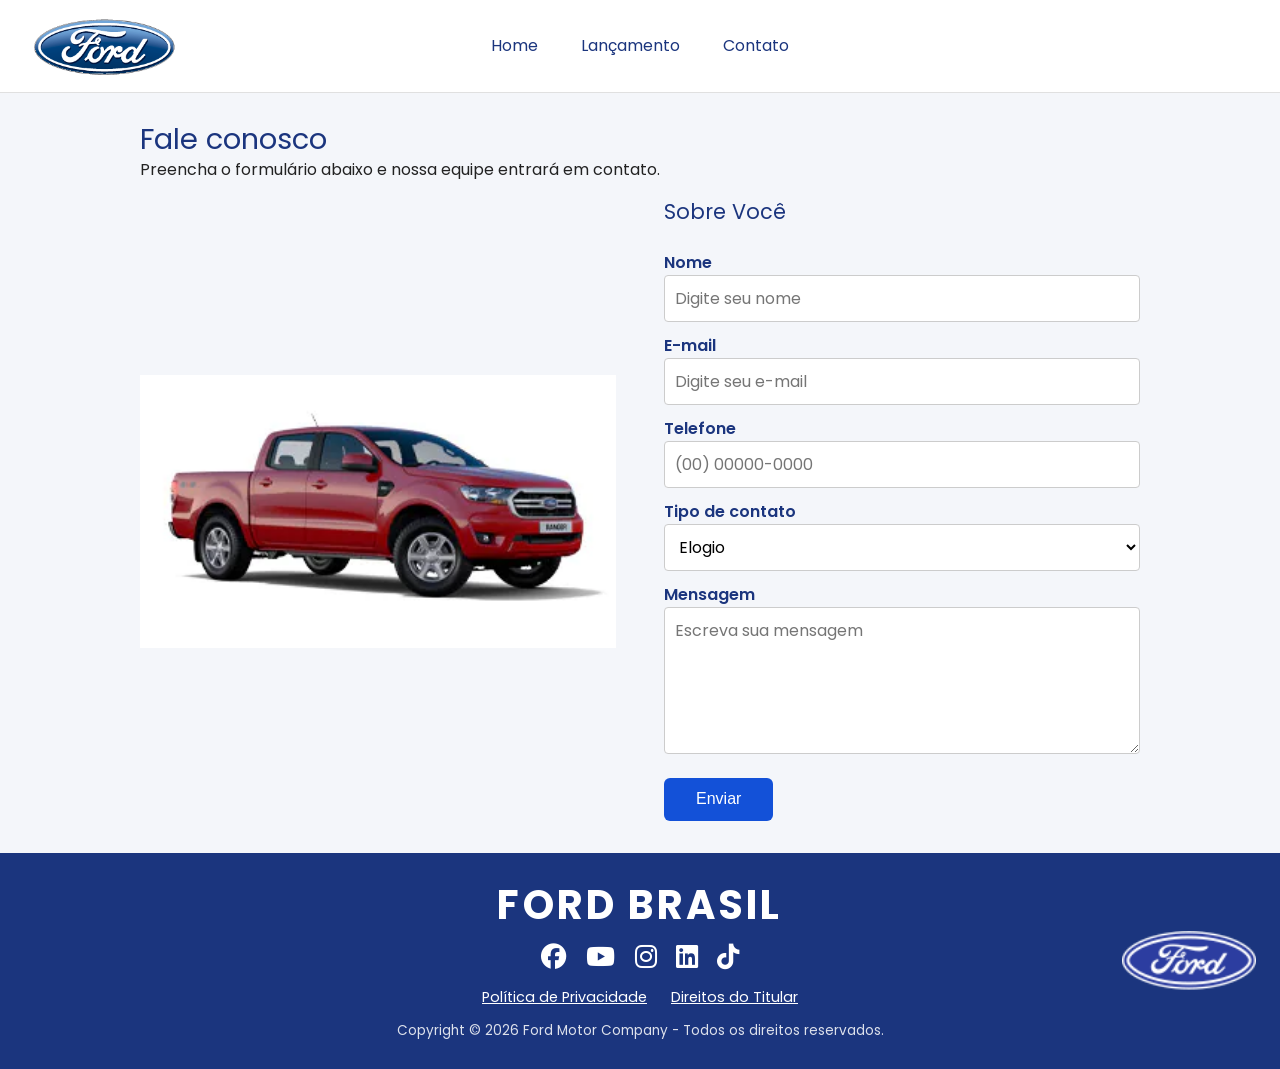
==== contato.html @ 7d3bed50 "checkpoint antes de ajustes finos na contato.html" ====
<!DOCTYPE html>
<html lang="pt-br">
<head>
  <meta charset="UTF-8">
  <meta name="viewport" content="width=device-width, initial-scale=1.0">
  <title>Ford Ranger - Contato</title>
  
  <link rel="stylesheet" href="anexo_desafio_htmlcss/css/reset.css">
  <link rel="stylesheet" href="style.css">
  <link rel="icon" href="anexo_desafio_htmlcss/img/ford-96.png">

  <link rel="preconnect" href="https://fonts.googleapis.com">
  <link href="https://fonts.googleapis.com/css2?family=Poppins:wght@400;600;700&display=swap" rel="stylesheet">

  <!-- Font Awesome via CDN, usado para os ícones de rede social no rodapé -->
  <link rel="stylesheet" href="https://cdnjs.cloudflare.com/ajax/libs/font-awesome/6.5.1/css/all.min.css">
</head>
<body>

  <header class="cabecalho">
    <img src="anexo_desafio_htmlcss/img/logo-ford-256.png" alt="Logomarca Ford" class="logo">
    <nav class="menu">
      <ul>
        <li><a href="index.html" class="link-menu">Home</a></li>
        <li><a href="lancamento.html" class="link-menu">Lançamento</a></li>
        <li><a href="contato.html" class="link-menu">Contato</a></li>
      </ul>
    </nav>
  </header>

  <main>
    <section class="secao-contato">
      <h1>Fale conosco</h1>
      <p>Preencha o formulário abaixo e nossa equipe entrará em contato.</p>

      <!-- layout em duas colunas: imagem do carro à esquerda, formulário à direita -->
      <div class="contato-colunas">
        <!-- imagem "flutuando", sem moldura/sombra/fundo ao redor.
             Não existe versão em PNG transparente do XLS em img/ (só o
             mesmo .jpg com fundo de estúdio usado no card da Lançamento),
             então o fundo da foto não sai só com CSS - removemos aqui
             apenas a borda/sombra/card ao redor, deixando o mais "solto"
             possível dentro do que dá pra fazer sem editar a imagem. -->
        <div class="contato-imagem-coluna">
          <img src="anexo_desafio_htmlcss/img/xls 2.2 diesel.jpg" alt="Ford Ranger XLS 2.2 Diesel 4X4 AT 2022" class="contato-imagem-carro">
        </div>

        <div class="contato-form-coluna">
          <h2>Sobre Você</h2>

          <form class="formulario-contato" onsubmit="return false">
            <label for="nome">Nome</label>
            <input type="text" id="nome" name="nome" placeholder="Digite seu nome" required>

            <label for="email">E-mail</label>
            <input type="email" id="email" name="email" placeholder="Digite seu e-mail" required>

            <label for="telefone">Telefone</label>
            <input type="tel" id="telefone" name="telefone" placeholder="(00) 00000-0000">

            <label for="tipo">Tipo de contato</label>
            <select id="tipo" name="tipo">
              <option value="elogio">Elogio</option>
              <option value="reclamacao">Reclamação</option>
              <option value="solicitacao">Solicitação</option>
            </select>

            <label for="mensagem">Mensagem</label>
            <textarea id="mensagem" name="mensagem" rows="5" placeholder="Escreva sua mensagem"></textarea>

            <button type="submit" class="btn-enviar">Enviar</button>
          </form>
        </div>
      </div>
    </section>
  </main>

  <footer class="rodape">
    <!-- wordmark grande em texto (não é imagem), estilo inspirado no rodapé da Starbucks -->
    <p class="rodape-wordmark">FORD BRASIL</p>

    <!-- linha com os 5 ícones de redes sociais -->
    <ul class="redes-sociais">
      <li><a href="https://www.facebook.com/FordBrasil/?locale=pt_BR" target="_blank" rel="noopener noreferrer" class="link-social" aria-label="Facebook">
        <i class="fa-brands fa-facebook"></i>
      </a></li>
      <li><a href="https://www.youtube.com/fordbrasil" target="_blank" rel="noopener noreferrer" class="link-social" aria-label="YouTube">
        <i class="fa-brands fa-youtube"></i>
      </a></li>
      <li><a href="https://www.instagram.com/fordbrasil/" target="_blank" rel="noopener noreferrer" class="link-social" aria-label="Instagram">
        <i class="fa-brands fa-instagram"></i>
      </a></li>
      <li><a href="https://www.linkedin.com/company/ford-brasil/" target="_blank" rel="noopener noreferrer" class="link-social" aria-label="LinkedIn">
        <i class="fa-brands fa-linkedin"></i>
      </a></li>
      <li><a href="https://www.tiktok.com/@fordbrasil" target="_blank" rel="noopener noreferrer" class="link-social" aria-label="TikTok">
        <i class="fa-brands fa-tiktok"></i>
      </a></li>
    </ul>

    <!-- links de política, lado a lado -->
    <div class="rodape-links">
      <a href="#" class="link-rodape">Política de Privacidade</a>
      <a href="#" class="link-rodape">Direitos do Titular</a>
    </div>

    <p class="rodape-copyright">Copyright &copy; 2026 Ford Motor Company - Todos os direitos reservados.</p>

    <!-- logo isolada no canto inferior direito, separada do bloco centralizado -->
    <div class="rodape-logo-canto">
      <img src="anexo_desafio_htmlcss/img/ford-96.png" alt="Logomarca Ford" class="logo-rodape">
    </div>
  </footer>

</body>
</html>
---- style.css ----
/* ===============================
   ESTILOS GERAIS DO SITE FORD
   Cores do projeto:
   azul escuro: #1b357e
   azul vibrante: #1351d8
   =============================== */

/* html e body ocupando 100% da altura, necessário para o rodapé fixo */
html, body {
  height: 100%;
}

body {
  font-family: 'Poppins', sans-serif;
  font-size: 1rem;
  color: #222;
  /* fundo geral bem sutil (cinza-azulado), só pra dar unidade visual com o
     azul do header/footer - o header continua branco puro, isso não mexe nele */
  background-color: #F4F6FA;
  /* flexbox em coluna: header, main e footer empilhados.
     Isso é o que garante o rodapé sempre na base da página. */
  display: flex;
  flex-direction: column;
  min-height: 100vh;
}

/* o main cresce para ocupar o espaço livre, empurrando o footer para baixo */
main {
  flex: 1;
}

a {
  text-decoration: none;
  color: inherit;
}

ul {
  list-style: none;
}

/* ===============================
   CABEÇALHO E MENU
   =============================== */

.cabecalho {
  /* fundo branco: a logo da Ford tem fundo branco embutido, então um
     cabeçalho branco evita o "quadrado" ao redor dela */
  background-color: #fff;
  padding: 1rem 2rem;
  /* grid de 3 colunas: logo fica na 1ª coluna e o menu, na coluna do meio,
     fica centralizado na faixa toda do cabeçalho (não só no espaço livre) */
  display: grid;
  grid-template-columns: 1fr auto 1fr;
  align-items: center;
  border-bottom: 1px solid #e0e0e0; /* px, linha fina para separar do resto da página */
}

.logo {
  height: 60px; /* px para um detalhe fixo pequeno */
  justify-self: start;
}

.menu {
  justify-self: center;
}

.menu ul {
  display: flex;
  gap: 1.5rem;
  flex-wrap: wrap;
}

.link-menu {
  /* fundo do header agora é branco, então o texto do menu precisa ser azul */
  color: #1b357e;
  font-size: 1rem;
  padding: 0.3rem 0.6rem;
  border-radius: 4px;
  display: inline-block; /* necessário para o transform: scale funcionar direito */
  transition: background-color 0.3s ease, color 0.3s ease, transform 0.25s ease;
}

/* pseudoclasse hover no menu: mesmo efeito de zoom leve usado na imagem do hero */
.link-menu:hover {
  background-color: #1351d8;
  color: #fff;
  transform: scale(1.05);
}

/* pseudoclasse focus, importante para acessibilidade no teclado */
.link-menu:focus {
  outline: 2px solid #1351d8;
}

/* ===============================
   PÁGINA HOME
   =============================== */

.destaque {
  min-height: 70vh; /* seção de destaque preenchendo boa parte da tela */
  display: flex;
  align-items: center;
  justify-content: center;
  padding: 2rem;
  text-align: center;
}

/* container que segura imagem e texto juntos, com a mesma largura,
   pra imagem e texto crescerem/ficarem centralizados sempre em conjunto */
.destaque-conteudo {
  width: 85%; /* imagem bem grande, ocupando boa parte da página */
  max-width: 1400px;
  display: flex;
  flex-direction: column;
  align-items: center;
  gap: 1.5rem;
}

/* agora a imagem fica dentro de um <a>, então essa classe controla o link
   inteiro: tira sublinhado/contorno padrão e deixa um foco visível e discreto */
.link-imagem-produto {
  display: inline-block; /* necessário pra o transform: scale funcionar direito */
  outline: none;
  border: none;
  text-decoration: none;
}

/* contorno de foco customizado, só aparece navegando pelo teclado (Tab) */
.link-imagem-produto:focus {
  outline: 2px solid #1351d8;
  outline-offset: 4px;
}

.imagem-produto {
  /* ocupa 100% do container .destaque-conteudo, que é quem controla a largura */
  width: 100%;
  /* altura automática: a imagem escala mantendo a proporção original do
     arquivo, sem esticar nem cortar */
  height: auto;
  border-radius: 8px;
  display: block;
  outline: none;
  border: none;
  transition: transform 0.25s ease;
}

/* pseudoclasse hover no link da imagem: mesmo efeito de zoom do menu */
.link-imagem-produto:hover .imagem-produto {
  transform: scale(1.05);
}

.texto-destaque {
  font-size: 0.95rem;
  max-width: 450px;
}

.link-aqui {
  color: #1351d8;
  font-weight: 600;
  text-decoration: underline;
  transition: color 0.3s ease;
}

/* pseudoclasse hover no link "aqui" */
.link-aqui:hover {
  color: #1b357e;
}

/* ===============================
   PÁGINA LANÇAMENTO
   =============================== */

.secao-video {
  padding: 2rem;
  text-align: center;
}

.secao-video h1 {
  color: #1b357e;
  font-size: 1.8rem;
  margin-bottom: 1rem;
}

.secao-video p {
  max-width: 700px;
  margin: 1.5rem auto 0 auto;
  line-height: 1.6;
}

.video-wrapper {
  max-width: 800px;
  margin: 0 auto;
  /* mantém a proporção 16:9 do vídeo em qualquer largura de tela,
     evitando as barras pretas que apareciam com altura fixa em vh */
  aspect-ratio: 16 / 9;
}

.video-wrapper iframe {
  width: 100%;
  height: 100%;
  border: 0;
  border-radius: 8px;
}

.comparacao {
  padding: 2rem;
  text-align: center;
}

.comparacao h2 {
  color: #1b357e;
  font-size: 1.6rem;
  margin-bottom: 1.5rem;
}

/* linha dos 3 cards: gap generoso para não deixar os cards grudados */
.cards-carros {
  display: flex;
  flex-wrap: wrap;
  justify-content: center;
  gap: 2.5rem;
}

/* cada card é um bloco independente: borda + fundo levemente diferente
   do resto da página, pra ficar bem separado dos outros dois */
.card-carro {
  background-color: #f2f4fa;
  border: 1px solid #ccd6f0; /* px, borda fina de separação */
  border-radius: 8px;
  padding: 1.2rem;
  width: 260px;
  display: flex;
  flex-direction: column;
  align-items: center;
  gap: 1rem;
}

.card-imagem {
  width: 100%;
  max-width: 180px; /* imagem compacta dentro do card */
  height: auto;
  border-radius: 6px;
  object-fit: cover;
}

/* linha com o checkbox à esquerda e o texto (título + preço) à direita */
.card-linha {
  display: flex;
  align-items: flex-start;
  gap: 0.7rem;
  width: 100%;
}

/* accent-color deixa o checkbox marcado bem visível, na cor do projeto,
   em vez do estilo padrão (geralmente cinza/preto fraco) do navegador */
.card-checkbox {
  accent-color: #1351d8;
  width: 22px; /* px, caixinha grande o bastante pra cada carro ficar bem distinto */
  height: 22px;
  margin-top: 0.2rem;
  flex-shrink: 0;
  cursor: pointer;
}

.card-texto {
  display: flex;
  flex-direction: column;
  gap: 0.2rem;
  text-align: left;
  cursor: pointer;
}

.card-titulo {
  font-weight: 600;
  color: #1b357e;
  font-size: 0.95rem;
}

.card-preco {
  font-size: 0.9rem;
  color: #333;
}

.btn-comparar {
  margin-top: 1.5rem;
  padding: 0.8rem 2rem;
  font-size: 1rem;
  background-color: #1351d8;
  color: #fff;
  border: none;
  border-radius: 6px;
  cursor: pointer;
  transition: background-color 0.3s ease, transform 0.3s ease;
}

.btn-comparar:hover {
  background-color: #1b357e;
  transform: scale(1.05);
}

/* ===============================
   PÁGINA CONTATO
   =============================== */

.secao-contato {
  padding: 2rem;
  max-width: 1000px;
  margin: 0 auto;
}

.secao-contato h1 {
  color: #1b357e;
  font-size: 1.8rem;
  margin-bottom: 0.5rem;
}

.secao-contato > p {
  margin-bottom: 1.5rem;
}

/* duas colunas: imagem do carro à esquerda, formulário à direita */
.contato-colunas {
  display: flex;
  gap: 3rem;
  align-items: center;
}

.contato-imagem-coluna {
  flex: 1;
}

/* imagem "flutuando": sem borda, sem sombra, sem fundo/card ao redor */
.contato-imagem-carro {
  width: 100%;
  display: block;
}

.contato-form-coluna {
  flex: 1;
}

/* heading "Sobre Você": menor que o h1 da página, maior que os labels */
.contato-form-coluna h2 {
  color: #1b357e;
  font-size: 1.3rem;
  margin-bottom: 1rem;
}

.formulario-contato {
  display: flex;
  flex-direction: column;
}

.formulario-contato label {
  margin-top: 1rem;
  margin-bottom: 0.3rem;
  font-weight: 600;
  color: #1b357e;
}

.formulario-contato input,
.formulario-contato select,
.formulario-contato textarea {
  padding: 0.6rem;
  border: 1px solid #ccc;
  border-radius: 4px;
  font-family: inherit;
  font-size: 1rem;
  background-color: #fff;
}

/* pseudoclasse focus nos campos do formulário */
.formulario-contato input:focus,
.formulario-contato select:focus,
.formulario-contato textarea:focus {
  outline: none;
  border-color: #1351d8;
}

.btn-enviar {
  margin-top: 1.5rem;
  padding: 0.8rem 2rem;
  font-size: 1rem;
  background-color: #1351d8;
  color: #fff;
  border: none;
  border-radius: 6px;
  cursor: pointer;
  align-self: flex-start;
  /* transição suave de tamanho e cor no hover */
  transition: background-color 0.3s ease, transform 0.3s ease;
}

.btn-enviar:hover {
  background-color: #1b357e;
  transform: scale(1.1);
}

/* ===============================
   RODAPÉ
   =============================== */

.rodape {
  /* position: relative é o que permite a logo do canto (position: absolute)
     se posicionar em relação ao rodapé, e não à página inteira */
  position: relative;
  background-color: #1b357e;
  color: #fff;
  /* padding simétrico e enxuto: um padding-bottom exagerado deixava o
     rodapé mais alto do que precisava, empurrando a logo do canto pra
     baixo da área visível da tela (exigindo rolagem extra pra vê-la) */
  padding: 2rem;
  /* bloco centralizado: wordmark / ícones / links / copyright, um embaixo do outro */
  display: flex;
  flex-direction: column;
  align-items: center;
  gap: 1.2rem;
  text-align: center;
}

/* wordmark "FORD BRASIL" grande, estilo Starbucks, no lugar da logo em imagem */
.rodape-wordmark {
  font-size: 2.5rem;
  font-weight: 700;
  text-transform: uppercase;
  letter-spacing: 0.2rem;
}

.redes-sociais {
  display: flex;
  gap: 1.2rem;
  justify-content: center;
}

/* ícones do Font Awesome: cor branca para contrastar com o fundo azul */
.link-social {
  color: #fff;
  font-size: 1.6rem;
  transition: transform 0.3s ease, color 0.3s ease;
}

/* pseudoclasse hover nos ícones de rede social */
.link-social:hover {
  transform: scale(1.15);
  color: #cfe0ff;
}

/* linha com os dois links de política, lado a lado e sublinhados */
.rodape-links {
  display: flex;
  gap: 1.5rem;
  flex-wrap: wrap;
  justify-content: center;
}

.link-rodape {
  color: #fff;
  text-decoration: underline;
  font-size: 0.9rem;
  transition: color 0.3s ease;
}

.link-rodape:hover {
  color: #cfe0ff;
}

.rodape-copyright {
  font-size: 0.85rem;
  opacity: 0.85;
}

/* logo isolada no canto direito, fora do bloco centralizado.
   Sem badge/círculo branco: a imagem ford-96.png já tem fundo transparente
   de verdade (conferido pixel a pixel), então não precisa de nenhum
   disfarce ao redor dela.
   top: 50% + translateY(-50%) centraliza a logo verticalmente em relação
   à altura do rodapé de forma automática, sem precisar ajustar bottom
   toda vez que o conteúdo do rodapé muda de altura. */
.rodape-logo-canto {
  position: absolute;
  right: 1.5rem;
  top: 50%;
  transform: translateY(-50%);
}

.logo-rodape {
  /* mesmo tamanho (altura) usado na logo do header, pra ficar consistente */
  height: 60px;
  width: auto;
  display: block;
}

/* ===============================
   RESPONSIVIDADE - TELAS MENORES (celular)
   =============================== */

@media (max-width: 600px) {
  .cabecalho {
    /* em telas pequenas, empilha logo e menu em vez de usar as 3 colunas */
    grid-template-columns: 1fr;
    justify-items: center;
    gap: 1rem;
  }

  .logo,
  .menu {
    justify-self: center;
  }

  .destaque-conteudo {
    /* em telas pequenas, a imagem ocupa quase toda a largura disponível */
    width: 92%;
  }

  .rodape-wordmark {
    font-size: 1.8rem;
  }

  /* em telas pequenas, a logo do canto sai do position:absolute e entra
     na fila do bloco centralizado, pra não sobrepor o texto do rodapé */
  .rodape-logo-canto {
    position: static;
    margin-top: 0.5rem;
  }

  .cards-carros {
    gap: 1.5rem;
  }

  .card-carro {
    width: 92%;
    max-width: 320px;
  }

  /* em telas pequenas, as duas colunas do Contato empilham: imagem em cima, formulário embaixo */
  .contato-colunas {
    flex-direction: column;
    gap: 1.5rem;
  }
}
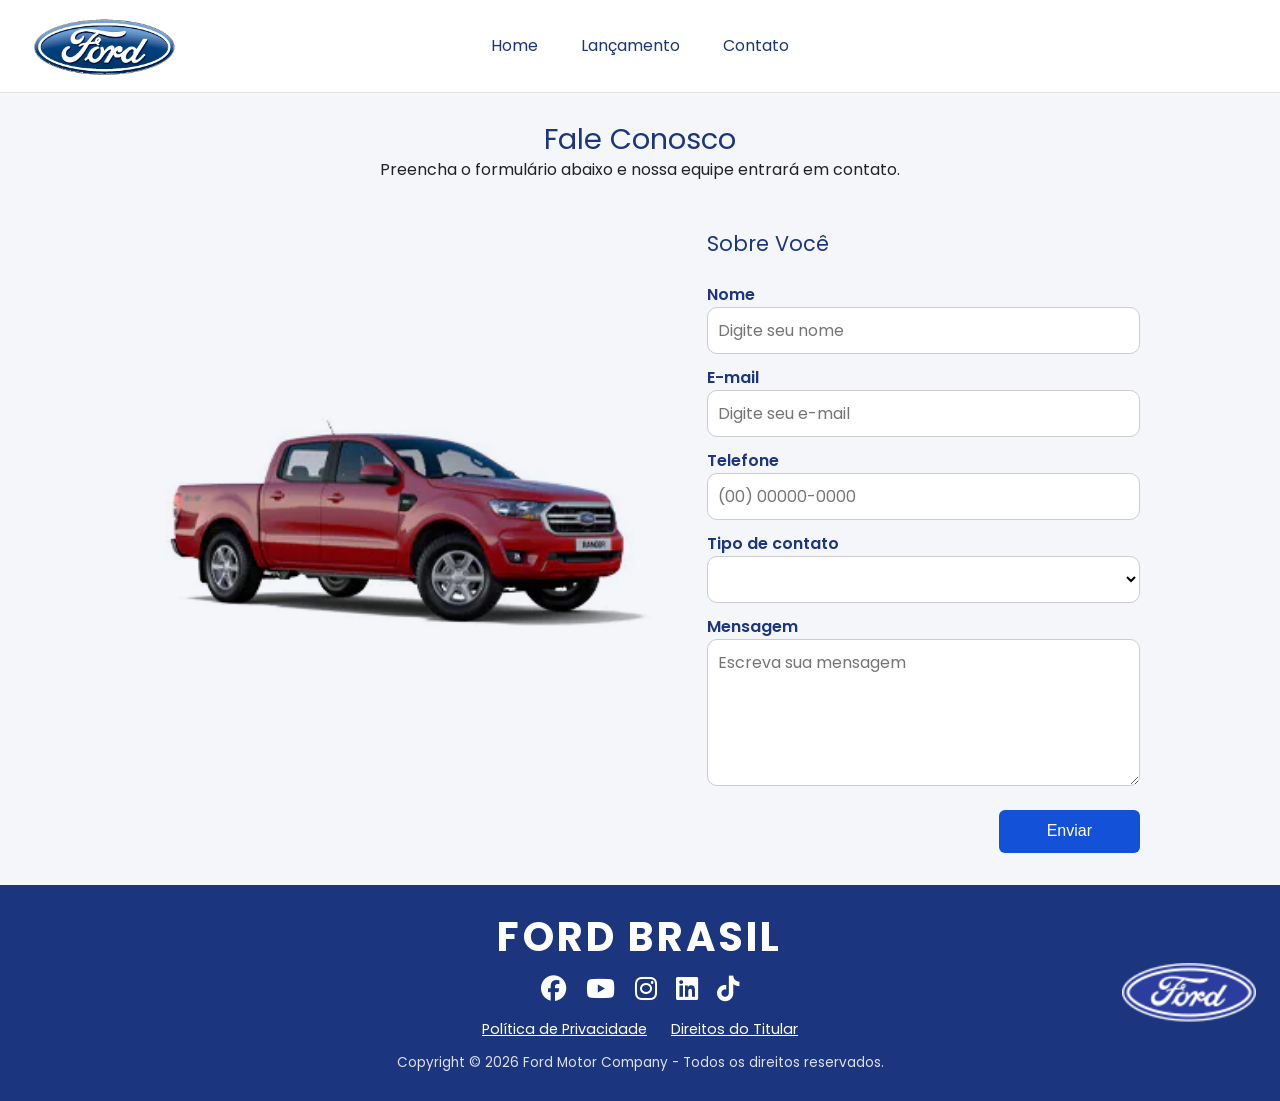
==== commit e9534c5b: "checkpoint antes de corrigir fundo dos 3 carros na lancamento.html" ====
--- a/contato.html
+++ b/contato.html
@@ -30,7 +30,7 @@
 
   <main>
     <section class="secao-contato">
-      <h1>Fale conosco</h1>
+      <h1>Fale Conosco</h1>
       <p>Preencha o formulário abaixo e nossa equipe entrará em contato.</p>
 
       <!-- layout em duas colunas: imagem do carro à esquerda, formulário à direita -->
@@ -59,7 +59,10 @@
             <input type="tel" id="telefone" name="telefone" placeholder="(00) 00000-0000">
 
             <label for="tipo">Tipo de contato</label>
-            <select id="tipo" name="tipo">
+            <select id="tipo" name="tipo" required>
+              <!-- opção em branco: fica selecionada por padrão e some da lista
+                   de opções (hidden), então o campo começa vazio -->
+              <option value="" disabled selected hidden></option>
               <option value="elogio">Elogio</option>
               <option value="reclamacao">Reclamação</option>
               <option value="solicitacao">Solicitação</option>
--- a/style.css
+++ b/style.css
@@ -312,10 +312,13 @@
   color: #1b357e;
   font-size: 1.8rem;
   margin-bottom: 0.5rem;
+  /* título ocupa a largura inteira da seção, centralizado, acima das duas colunas */
+  text-align: center;
 }
 
 .secao-contato > p {
   margin-bottom: 1.5rem;
+  text-align: center;
 }
 
 /* duas colunas: imagem do carro à esquerda, formulário à direita */
@@ -326,17 +329,23 @@
 }
 
 .contato-imagem-coluna {
-  flex: 1;
-}
-
-/* imagem "flutuando": sem borda, sem sombra, sem fundo/card ao redor */
+  /* um pouco maior que a coluna do formulário, pra ficar mais proporcional */
+  flex: 1.2;
+}
+
+/* imagem "flutuando": sem borda, sem sombra, sem fundo/card ao redor.
+   mix-blend-mode: multiply "apaga" o fundo branco/claro da foto contra o
+   fundo #F4F6FA da página, igual à técnica usada na logo do rodapé */
 .contato-imagem-carro {
   width: 100%;
   display: block;
+  mix-blend-mode: multiply;
 }
 
 .contato-form-coluna {
   flex: 1;
+  /* espaço acima do bloco do formulário, pra não ficar colado no topo da seção */
+  margin-top: 2rem;
 }
 
 /* heading "Sobre Você": menor que o h1 da página, maior que os labels */
@@ -363,7 +372,7 @@
 .formulario-contato textarea {
   padding: 0.6rem;
   border: 1px solid #ccc;
-  border-radius: 4px;
+  border-radius: 10px; /* mais arredondado, visual mais suave */
   font-family: inherit;
   font-size: 1rem;
   background-color: #fff;
@@ -379,14 +388,14 @@
 
 .btn-enviar {
   margin-top: 1.5rem;
-  padding: 0.8rem 2rem;
+  padding: 0.8rem 3rem;
   font-size: 1rem;
   background-color: #1351d8;
   color: #fff;
   border: none;
   border-radius: 6px;
   cursor: pointer;
-  align-self: flex-start;
+  align-self: flex-end;
   /* transição suave de tamanho e cor no hover */
   transition: background-color 0.3s ease, transform 0.3s ease;
 }
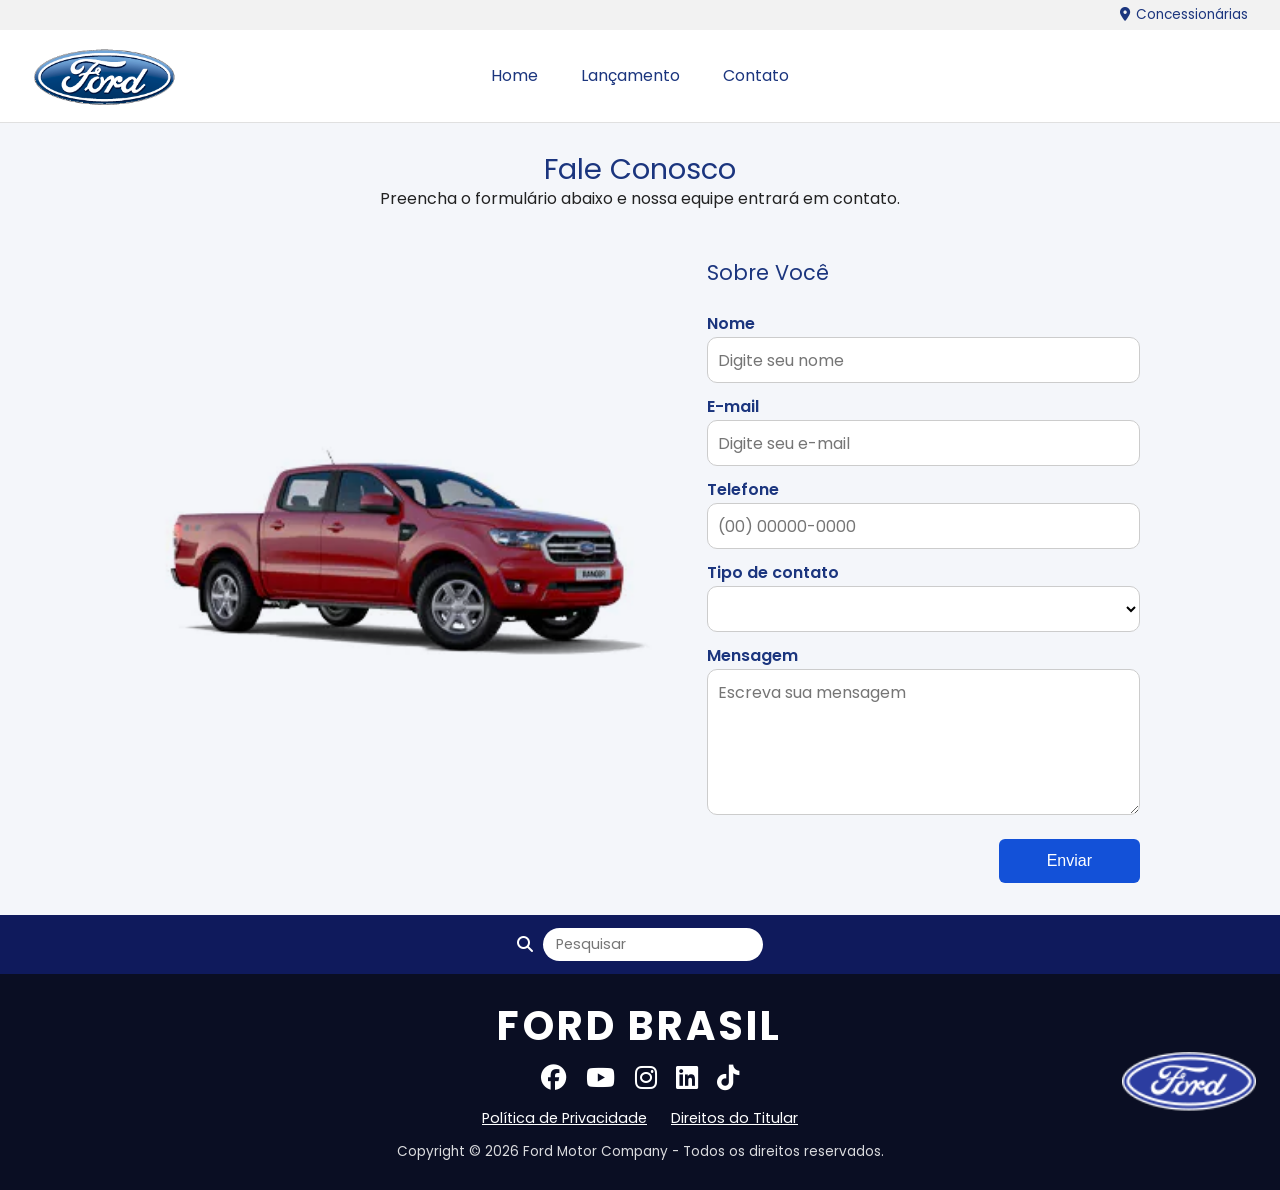
==== commit 1c81f617: "checkpoint antes de aplicar layout boxed no header e footer" ====
--- a/contato.html
+++ b/contato.html
@@ -16,6 +16,13 @@
   <link rel="stylesheet" href="https://cdnjs.cloudflare.com/ajax/libs/font-awesome/6.5.1/css/all.min.css">
 </head>
 <body>
+
+  <!-- Faixa cinza fina acima do header, só decorativa (inspirada no site oficial da Ford) -->
+  <div class="faixa-superior">
+    <a href="#" class="link-concessionarias">
+      <i class="fa-solid fa-location-dot"></i> Concessionárias
+    </a>
+  </div>
 
   <header class="cabecalho">
     <img src="anexo_desafio_htmlcss/img/logo-ford-256.png" alt="Logomarca Ford" class="logo">
@@ -78,40 +85,48 @@
     </section>
   </main>
 
-  <footer class="rodape">
-    <!-- wordmark grande em texto (não é imagem), estilo inspirado no rodapé da Starbucks -->
-    <p class="rodape-wordmark">FORD BRASIL</p>
-
-    <!-- linha com os 5 ícones de redes sociais -->
-    <ul class="redes-sociais">
-      <li><a href="https://www.facebook.com/FordBrasil/?locale=pt_BR" target="_blank" rel="noopener noreferrer" class="link-social" aria-label="Facebook">
-        <i class="fa-brands fa-facebook"></i>
-      </a></li>
-      <li><a href="https://www.youtube.com/fordbrasil" target="_blank" rel="noopener noreferrer" class="link-social" aria-label="YouTube">
-        <i class="fa-brands fa-youtube"></i>
-      </a></li>
-      <li><a href="https://www.instagram.com/fordbrasil/" target="_blank" rel="noopener noreferrer" class="link-social" aria-label="Instagram">
-        <i class="fa-brands fa-instagram"></i>
-      </a></li>
-      <li><a href="https://www.linkedin.com/company/ford-brasil/" target="_blank" rel="noopener noreferrer" class="link-social" aria-label="LinkedIn">
-        <i class="fa-brands fa-linkedin"></i>
-      </a></li>
-      <li><a href="https://www.tiktok.com/@fordbrasil" target="_blank" rel="noopener noreferrer" class="link-social" aria-label="TikTok">
-        <i class="fa-brands fa-tiktok"></i>
-      </a></li>
-    </ul>
-
-    <!-- links de política, lado a lado -->
-    <div class="rodape-links">
-      <a href="#" class="link-rodape">Política de Privacidade</a>
-      <a href="#" class="link-rodape">Direitos do Titular</a>
+  <footer class="rodape-container">
+    <!-- Bloco novo, decorativo, no topo do rodapé -->
+    <div class="rodape-busca">
+      <i class="fa-solid fa-magnifying-glass"></i>
+      <input type="search" class="input-busca-rodape" placeholder="Pesquisar">
     </div>
 
-    <p class="rodape-copyright">Copyright &copy; 2026 Ford Motor Company - Todos os direitos reservados.</p>
+    <div class="rodape">
+      <!-- wordmark grande em texto (não é imagem), estilo inspirado no rodapé da Starbucks -->
+      <p class="rodape-wordmark">FORD BRASIL</p>
 
-    <!-- logo isolada no canto inferior direito, separada do bloco centralizado -->
-    <div class="rodape-logo-canto">
-      <img src="anexo_desafio_htmlcss/img/ford-96.png" alt="Logomarca Ford" class="logo-rodape">
+      <!-- linha com os 5 ícones de redes sociais -->
+      <ul class="redes-sociais">
+        <li><a href="https://www.facebook.com/FordBrasil/?locale=pt_BR" target="_blank" rel="noopener noreferrer" class="link-social" aria-label="Facebook">
+          <i class="fa-brands fa-facebook"></i>
+        </a></li>
+        <li><a href="https://www.youtube.com/fordbrasil" target="_blank" rel="noopener noreferrer" class="link-social" aria-label="YouTube">
+          <i class="fa-brands fa-youtube"></i>
+        </a></li>
+        <li><a href="https://www.instagram.com/fordbrasil/" target="_blank" rel="noopener noreferrer" class="link-social" aria-label="Instagram">
+          <i class="fa-brands fa-instagram"></i>
+        </a></li>
+        <li><a href="https://www.linkedin.com/company/ford-brasil/" target="_blank" rel="noopener noreferrer" class="link-social" aria-label="LinkedIn">
+          <i class="fa-brands fa-linkedin"></i>
+        </a></li>
+        <li><a href="https://www.tiktok.com/@fordbrasil" target="_blank" rel="noopener noreferrer" class="link-social" aria-label="TikTok">
+          <i class="fa-brands fa-tiktok"></i>
+        </a></li>
+      </ul>
+
+      <!-- links de política, lado a lado -->
+      <div class="rodape-links">
+        <a href="#" class="link-rodape">Política de Privacidade</a>
+        <a href="#" class="link-rodape">Direitos do Titular</a>
+      </div>
+
+      <p class="rodape-copyright">Copyright &copy; 2026 Ford Motor Company - Todos os direitos reservados.</p>
+
+      <!-- logo isolada no canto inferior direito, separada do bloco centralizado -->
+      <div class="rodape-logo-canto">
+        <img src="anexo_desafio_htmlcss/img/ford-96.png" alt="Logomarca Ford" class="logo-rodape">
+      </div>
     </div>
   </footer>
 
--- a/style.css
+++ b/style.css
@@ -36,6 +36,30 @@
 
 ul {
   list-style: none;
+}
+
+/* ===============================
+   FAIXA CINZA ACIMA DO CABEÇALHO
+   =============================== */
+
+.faixa-superior {
+  background-color: #f2f2f2;
+  padding: 0.5rem 2rem;
+  display: flex;
+  justify-content: flex-end;
+}
+
+.link-concessionarias {
+  color: #1b357e;
+  font-size: 0.85rem;
+  display: inline-flex;
+  align-items: center;
+  gap: 0.4rem;
+  transition: color 0.3s ease;
+}
+
+.link-concessionarias:hover {
+  color: #1351d8;
 }
 
 /* ===============================
@@ -241,6 +265,9 @@
   height: auto;
   border-radius: 6px;
   object-fit: cover;
+  /* mesma técnica usada na imagem da Contato: "apaga" o fundo branco de
+     estúdio das 3 fotos contra o fundo do próprio card (#f2f4fa) */
+  mix-blend-mode: multiply;
 }
 
 /* linha com o checkbox à esquerda e o texto (título + preço) à direita */
@@ -409,11 +436,33 @@
    RODAPÉ
    =============================== */
 
+/* faixa nova de busca, decorativa, no topo do rodapé */
+.rodape-busca {
+  background-color: #0f1a5c;
+  padding: 0.8rem 2rem;
+  display: flex;
+  justify-content: center;
+  align-items: center;
+  gap: 0.6rem;
+  color: #fff;
+}
+
+.input-busca-rodape {
+  padding: 0.4rem 0.8rem;
+  border: none;
+  border-radius: 20px;
+  font-family: inherit;
+  font-size: 0.9rem;
+  width: 220px;
+  max-width: 60vw;
+}
+
 .rodape {
   /* position: relative é o que permite a logo do canto (position: absolute)
      se posicionar em relação ao rodapé, e não à página inteira */
   position: relative;
-  background-color: #1b357e;
+  /* azul quase preto, mais escuro que o bloco de busca acima */
+  background-color: #0a0e23;
   color: #fff;
   /* padding simétrico e enxuto: um padding-bottom exagerado deixava o
      rodapé mais alto do que precisava, empurrando a logo do canto pra
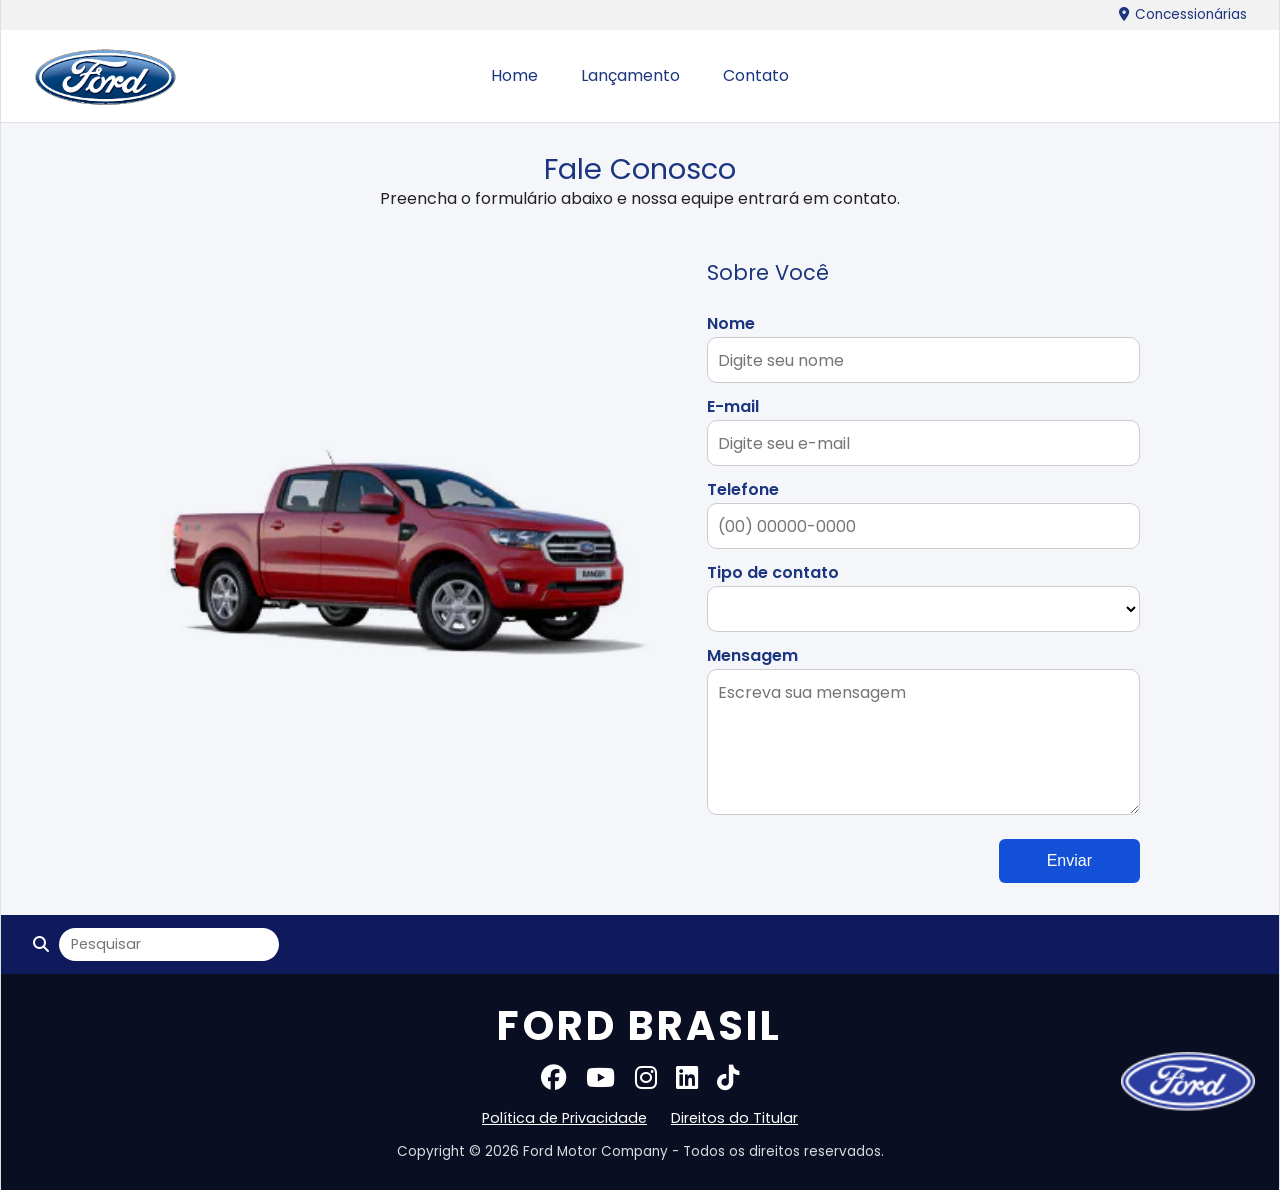
==== commit c6d0c794: "checkpoint antes de reestruturar responsividade em 3 faixas" ====
--- a/contato.html
+++ b/contato.html
@@ -16,6 +16,10 @@
   <link rel="stylesheet" href="https://cdnjs.cloudflare.com/ajax/libs/font-awesome/6.5.1/css/all.min.css">
 </head>
 <body>
+
+  <!-- Envolve a página inteira: dá a largura máxima boxed e a borda lateral
+       fina que liga o topo (faixa cinza) até a base (footer) -->
+  <div class="pagina-wrapper">
 
   <!-- Faixa cinza fina acima do header, só decorativa (inspirada no site oficial da Ford) -->
   <div class="faixa-superior">
@@ -85,14 +89,14 @@
     </section>
   </main>
 
-  <footer class="rodape-container">
+  <footer class="rodape">
     <!-- Bloco novo, decorativo, no topo do rodapé -->
     <div class="rodape-busca">
       <i class="fa-solid fa-magnifying-glass"></i>
       <input type="search" class="input-busca-rodape" placeholder="Pesquisar">
     </div>
 
-    <div class="rodape">
+    <div class="rodape-principal">
       <!-- wordmark grande em texto (não é imagem), estilo inspirado no rodapé da Starbucks -->
       <p class="rodape-wordmark">FORD BRASIL</p>
 
@@ -130,5 +134,7 @@
     </div>
   </footer>
 
+  </div>
+
 </body>
 </html>
--- a/style.css
+++ b/style.css
@@ -17,11 +17,23 @@
   /* fundo geral bem sutil (cinza-azulado), só pra dar unidade visual com o
      azul do header/footer - o header continua branco puro, isso não mexe nele */
   background-color: #F4F6FA;
-  /* flexbox em coluna: header, main e footer empilhados.
-     Isso é o que garante o rodapé sempre na base da página. */
+}
+
+/* envolve faixa de concessionárias + header + main + footer.
+   é aqui (não mais no body) que fica o flexbox em coluna que empurra o
+   rodapé pra base da página - precisou mudar de lugar porque agora é essa
+   div que tem a largura máxima (max-width) e a borda lateral fina. */
+.pagina-wrapper {
   display: flex;
   flex-direction: column;
   min-height: 100vh;
+  /* mesma largura máxima do header/footer/faixa cinza, centralizada */
+  max-width: 1700px;
+  margin: 0 auto;
+  /* borda fina dos dois lados: cria a linha vertical que "emoldura" o
+     site inteiro, do topo (faixa cinza) até a base (footer) */
+  border-left: 1px solid #e0e0e0;
+  border-right: 1px solid #e0e0e0;
 }
 
 /* o main cresce para ocupar o espaço livre, empurrando o footer para baixo */
@@ -47,6 +59,19 @@
   padding: 0.5rem 2rem;
   display: flex;
   justify-content: flex-end;
+  /* layout "boxed": faixa contida numa largura máxima e centralizada,
+     igual ao header e ao footer, pra ficar tudo alinhado.
+     width: 100% é necessário aqui porque o .pagina-wrapper (pai direto) é
+     um flex container (flex-direction: column) - sem isso, a margin: auto "engole" o
+     espaço todo e o elemento encolhe pro tamanho do próprio conteúdo,
+     em vez de esticar até o max-width.
+     box-sizing: border-box também é necessário: sem isso, o padding
+     (0.5rem 2rem) soma por fora do max-width e a faixa fica mais larga
+     que o footer, desalinhando as bordas laterais. */
+  width: 100%;
+  max-width: 1700px;
+  margin: 0 auto;
+  box-sizing: border-box;
 }
 
 .link-concessionarias {
@@ -77,6 +102,17 @@
   grid-template-columns: 1fr auto 1fr;
   align-items: center;
   border-bottom: 1px solid #e0e0e0; /* px, linha fina para separar do resto da página */
+  /* layout "boxed": mesma largura máxima e centralização da faixa cinza
+     e do footer, pra as bordas ficarem alinhadas entre os três.
+     width: 100% é necessário porque o .pagina-wrapper (pai direto) é flex
+     (flex-direction: column) - sem isso, a margin: auto engole o espaço todo em vez de esticar o
+     cabeçalho até o max-width (mesmo motivo explicado em .faixa-superior).
+     box-sizing: border-box pelo mesmo motivo: mantém o padding somado
+     DENTRO do max-width, pra bater exatamente com a largura do footer. */
+  width: 100%;
+  max-width: 1700px;
+  margin: 0 auto;
+  box-sizing: border-box;
 }
 
 .logo {
@@ -133,7 +169,7 @@
    pra imagem e texto crescerem/ficarem centralizados sempre em conjunto */
 .destaque-conteudo {
   width: 85%; /* imagem bem grande, ocupando boa parte da página */
-  max-width: 1400px;
+  max-width: 1700px;
   display: flex;
   flex-direction: column;
   align-items: center;
@@ -212,7 +248,7 @@
 }
 
 .video-wrapper {
-  max-width: 800px;
+  max-width: 1300px;
   margin: 0 auto;
   /* mantém a proporção 16:9 do vídeo em qualquer largura de tela,
      evitando as barras pretas que apareciam com altura fixa em vh */
@@ -436,12 +472,25 @@
    RODAPÉ
    =============================== */
 
+/* a própria tag <footer> já cobre os dois blocos internos (busca + bloco
+   escuro), então essa classe só cuida do layout "boxed": mesma largura
+   máxima e centralização do header, pra ficar tudo alinhado.
+   width: 100% pelo mesmo motivo do .cabecalho e da .faixa-superior: o
+   footer também é filho direto do .pagina-wrapper (flex-direction: column),
+   então sem essa largura explícita a margin: auto engole o espaço todo. */
+.rodape {
+  width: 100%;
+  max-width: 1700px;
+  margin: 0 auto;
+}
+
 /* faixa nova de busca, decorativa, no topo do rodapé */
 .rodape-busca {
   background-color: #0f1a5c;
   padding: 0.8rem 2rem;
   display: flex;
-  justify-content: center;
+  /* campo de busca mais próximo do canto esquerdo, em vez de centralizado */
+  justify-content: flex-start;
   align-items: center;
   gap: 0.6rem;
   color: #fff;
@@ -457,7 +506,8 @@
   max-width: 60vw;
 }
 
-.rodape {
+/* bloco escuro de baixo do rodapé: wordmark, ícones, links, copyright e logo */
+.rodape-principal {
   /* position: relative é o que permite a logo do canto (position: absolute)
      se posicionar em relação ao rodapé, e não à página inteira */
   position: relative;
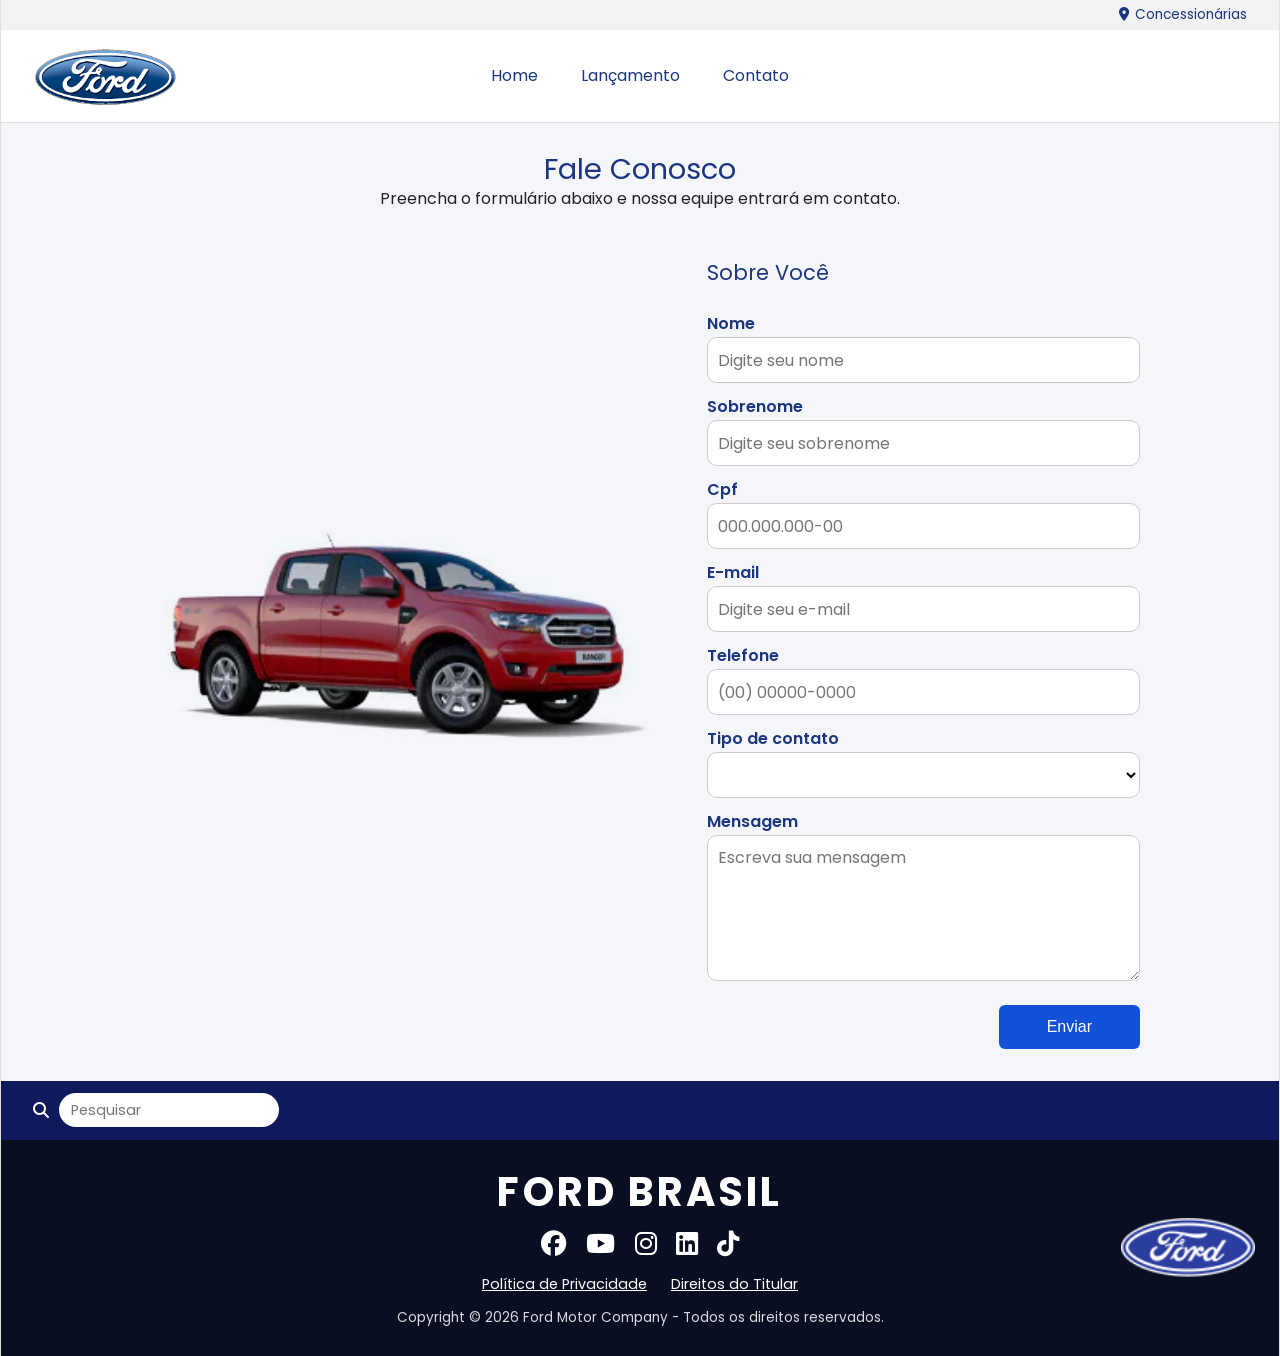
==== commit 03220f99: "Ajustes finais do projeto Ford Enter - JavaScript" ====
--- a/contato.html
+++ b/contato.html
@@ -6,22 +6,18 @@
   <title>Ford Ranger - Contato</title>
   
   <link rel="stylesheet" href="anexo_desafio_htmlcss/css/reset.css">
-  <link rel="stylesheet" href="style.css">
+  <link rel="stylesheet" href="anexo_desafio_htmlcss/css/style.css">
+  <script src="anexo_desafio_htmlcss/js/form.js"></script>
   <link rel="icon" href="anexo_desafio_htmlcss/img/ford-96.png">
-
   <link rel="preconnect" href="https://fonts.googleapis.com">
   <link href="https://fonts.googleapis.com/css2?family=Poppins:wght@400;600;700&display=swap" rel="stylesheet">
-
-  <!-- Font Awesome via CDN, usado para os ícones de rede social no rodapé -->
   <link rel="stylesheet" href="https://cdnjs.cloudflare.com/ajax/libs/font-awesome/6.5.1/css/all.min.css">
 </head>
 <body>
 
-  <!-- Envolve a página inteira: dá a largura máxima boxed e a borda lateral
-       fina que liga o topo (faixa cinza) até a base (footer) -->
   <div class="pagina-wrapper">
 
-  <!-- Faixa cinza fina acima do header, só decorativa (inspirada no site oficial da Ford) -->
+  <!-- Faixa cinza fina acima do header -->
   <div class="faixa-superior">
     <a href="#" class="link-concessionarias">
       <i class="fa-solid fa-location-dot"></i> Concessionárias
@@ -40,18 +36,11 @@
   </header>
 
   <main>
+    <!-- Formulario -->
     <section class="secao-contato">
       <h1>Fale Conosco</h1>
       <p>Preencha o formulário abaixo e nossa equipe entrará em contato.</p>
-
-      <!-- layout em duas colunas: imagem do carro à esquerda, formulário à direita -->
       <div class="contato-colunas">
-        <!-- imagem "flutuando", sem moldura/sombra/fundo ao redor.
-             Não existe versão em PNG transparente do XLS em img/ (só o
-             mesmo .jpg com fundo de estúdio usado no card da Lançamento),
-             então o fundo da foto não sai só com CSS - removemos aqui
-             apenas a borda/sombra/card ao redor, deixando o mais "solto"
-             possível dentro do que dá pra fazer sem editar a imagem. -->
         <div class="contato-imagem-coluna">
           <img src="anexo_desafio_htmlcss/img/xls 2.2 diesel.jpg" alt="Ford Ranger XLS 2.2 Diesel 4X4 AT 2022" class="contato-imagem-carro">
         </div>
@@ -59,9 +48,15 @@
         <div class="contato-form-coluna">
           <h2>Sobre Você</h2>
 
-          <form class="formulario-contato" onsubmit="return false">
+          <form class="formulario-contato" onsubmit="Post(this); return false;" oninput="MostrarDadosConsole(this)">
             <label for="nome">Nome</label>
             <input type="text" id="nome" name="nome" placeholder="Digite seu nome" required>
+
+            <label for="sobrenome">Sobrenome</label>
+            <input type="text" id="sobrenome" name="sobrenome" placeholder="Digite seu sobrenome" required>
+
+            <label for="cpf">Cpf</label>
+            <input type="text" id="cpf" name="cpf" placeholder="000.000.000-00" required oninput="this.value = this.value.replace(/[^0-9]/g, '')">
 
             <label for="email">E-mail</label>
             <input type="email" id="email" name="email" placeholder="Digite seu e-mail" required>
@@ -71,8 +66,6 @@
 
             <label for="tipo">Tipo de contato</label>
             <select id="tipo" name="tipo" required>
-              <!-- opção em branco: fica selecionada por padrão e some da lista
-                   de opções (hidden), então o campo começa vazio -->
               <option value="" disabled selected hidden></option>
               <option value="elogio">Elogio</option>
               <option value="reclamacao">Reclamação</option>
@@ -90,14 +83,12 @@
   </main>
 
   <footer class="rodape">
-    <!-- Bloco novo, decorativo, no topo do rodapé -->
     <div class="rodape-busca">
       <i class="fa-solid fa-magnifying-glass"></i>
       <input type="search" class="input-busca-rodape" placeholder="Pesquisar">
     </div>
 
     <div class="rodape-principal">
-      <!-- wordmark grande em texto (não é imagem), estilo inspirado no rodapé da Starbucks -->
       <p class="rodape-wordmark">FORD BRASIL</p>
 
       <!-- linha com os 5 ícones de redes sociais -->
--- a/anexo_desafio_htmlcss/css/style.css
+++ b/anexo_desafio_htmlcss/css/style.css
@@ -0,0 +1,628 @@
+/* rodape */
+html, body {
+  height: 100%;
+}
+
+/* cor do fundo */
+body {
+  font-family: 'Poppins', sans-serif;
+  font-size: 1rem;
+  color: #222;
+  background-color: #F4F6FA;
+}
+
+/* parte da concessionárias + header + main + footer*/
+.pagina-wrapper {
+  display: flex;
+  flex-direction: column;
+  min-height: 100vh;
+  max-width: 1700px;
+  margin: 0 auto;
+  /* borda fina que vai ligar o header ao footer */
+  border-left: 1px solid #e0e0e0;
+  border-right: 1px solid #e0e0e0;
+}
+
+/* o main cresce para ocupar o espaço livre, empurrando o footer para baixo */
+main {
+  flex: 1;
+}
+
+a {
+  text-decoration: none;
+  color: inherit;
+}
+
+ul {
+  list-style: none;
+}
+
+.faixa-superior {
+  background-color: #f2f2f2;
+  padding: 0.5rem 2rem;
+  display: flex;
+  justify-content: flex-end;
+  width: 100%;
+  max-width: 1700px;
+  margin: 0 auto;
+  box-sizing: border-box;
+}
+
+.link-concessionarias {
+  color: #1b357e;
+  font-size: 0.85rem;
+  display: inline-flex;
+  align-items: center;
+  gap: 0.4rem;
+  transition: color 0.3s ease;
+}
+
+.link-concessionarias:hover {
+  color: #1351d8;
+}
+
+.cabecalho {
+  background-color: #fff;
+  padding: 1rem 2rem;
+
+  display: grid;
+  grid-template-columns: 1fr auto 1fr;
+  align-items: center;
+  border-bottom: 1px solid #e0e0e0; /* px, linha fina pra separar do resto da página */
+  width: 100%;
+  max-width: 1700px;
+  margin: 0 auto;
+  box-sizing: border-box;
+}
+
+.logo {
+  height: 60px;
+  justify-self: start;
+}
+
+.menu {
+  justify-self: center;
+}
+
+.menu ul {
+  display: flex;
+  gap: 1.5rem;
+  flex-wrap: wrap;
+}
+
+.link-menu {
+  /* Texto do header */
+  color: #1b357e;
+  font-size: 1rem;
+  padding: 0.3rem 0.6rem;
+  border-radius: 4px;
+  display: inline-block; 
+  transition: background-color 0.3s ease, color 0.3s ease, transform 0.25s ease;
+}
+
+.link-menu:hover {
+  background-color: #1351d8;
+  color: #fff;
+  transform: scale(1.05);
+}
+
+.link-menu:focus {
+  outline: 2px solid #1351d8;
+}
+
+/* Home */
+.destaque {
+  min-height: 70vh; 
+  display: flex;
+  align-items: center;
+  justify-content: center;
+  padding: 2rem;
+  text-align: center;
+}
+
+/* container, do tamanho da imagem e texto que crescerem e ficam centralizados sempre em conjunto */
+.destaque-conteudo {
+  width: 85%;
+  max-width: 1700px;
+  display: flex;
+  flex-direction: column;
+  align-items: center;
+  gap: 1.5rem;
+}
+
+#carousel {
+  width: 100%;
+  height: 46vh;
+  max-height: 628px;
+  border-radius: 8px;
+  transition: all 0.3s ease-in-out;
+}
+
+#carousel-title {
+  display: block;
+  text-align: center;
+  margin-top: 0.5rem;
+  font-weight: bold;
+}
+
+#carousel-title a {
+  color: #1351d8;
+  text-decoration: underline;
+  transition: color 0.3s ease;
+}
+
+#carousel-title a:hover {
+  color:#1b357e;
+}
+
+.link-imagem-produto {
+  display: inline-block;
+  outline: none;
+  border: none;
+  text-decoration: none;
+}
+
+/* contorno de foco customizado, só aparece navegando pelo teclado (Tab) */
+.link-imagem-produto:focus {
+  outline: 2px solid #1351d8;
+  outline-offset: 4px;
+}
+
+.imagem-produto {
+  /* ocupa 100% do container - .destaque-conteudo que controla a largura */
+  width: 100%;
+  height: auto;
+  border-radius: 8px;
+  display: block;
+  outline: none;
+  border: none;
+  transition: transform 0.25s ease;
+}
+
+.link-imagem-produto:hover .imagem-produto {
+  transform: scale(1.05);
+}
+
+.texto-destaque {
+  font-size: 0.95rem;
+  max-width: 450px;
+}
+
+.link-aqui {
+  color: #1351d8;
+  font-weight: 600;
+  text-decoration: underline;
+  transition: color 0.3s ease;
+}
+
+/* pseudoclasse hover no link "aqui" */
+.link-aqui:hover {
+  color: #1b357e;
+}
+
+/* Sessão da pagina de lançamento */
+.secao-video {
+  padding: 2rem;
+  text-align: center;
+}
+
+.secao-video h1 {
+  color: #1b357e;
+  font-size: 1.8rem;
+  margin-bottom: 1rem;
+}
+
+.secao-video p {
+  max-width: 700px;
+  margin: 1.5rem auto 0 auto;
+  line-height: 1.6;
+}
+
+.video-wrapper {
+  max-width: 1300px;
+  margin: 0 auto;
+  /* mantém a proporção 16:9 do vídeo em qualquer */
+  aspect-ratio: 16 / 9;
+}
+
+.video-wrapper iframe {
+  width: 100%;
+  height: 100%;
+  border: 0;
+  border-radius: 8px;
+}
+
+.comparacao {
+  padding: 2rem;
+  text-align: center;
+}
+
+.comparacao h2 {
+  color: #1b357e;
+  font-size: 1.6rem;
+  margin-bottom: 1.5rem;
+}
+
+ /* Sessao dos cards dos carros */ 
+.cards-carros {
+  display: flex;
+  flex-wrap: wrap;
+  justify-content: center;
+  gap: 2.5rem;
+}
+
+.card-carro {
+  background-color: #f2f4fa;
+  border: 1px solid #ccd6f0;
+  border-radius: 8px;
+  padding: 1.2rem;
+  width: 260px;
+  display: flex;
+  flex-direction: column;
+  align-items: center;
+  gap: 1rem;
+}
+
+.card-imagem {
+  width: 100%;
+  max-width: 180px;
+  height: auto;
+  border-radius: 6px;
+  object-fit: cover;  /* Apaga o fundo branco das imagens */
+  mix-blend-mode: multiply;
+}
+
+/* Checkbox da esquerda */
+.card-linha {
+  display: flex;
+  align-items: flex-start;
+  gap: 0.7rem;
+  width: 100%;
+}
+
+/* Marcaçao do checkbox */
+.card-checkbox {
+  accent-color: #1351d8;
+  width: 22px;
+  height: 22px;
+  margin-top: 0.2rem;
+  flex-shrink: 0;
+  cursor: pointer;
+}
+
+.card-texto {
+  display: flex;
+  flex-direction: column;
+  gap: 0.2rem;
+  text-align: left;
+  cursor: pointer;
+}
+
+.card-titulo {
+  font-weight: 600;
+  color: #1b357e;
+  font-size: 0.95rem;
+}
+
+.card-preco {
+  font-size: 0.9rem;
+  color: #333;
+}
+
+.btn-comparar {
+  margin-top: 1.5rem;
+  padding: 0.8rem 2rem;
+  font-size: 1rem;
+  background-color: #1351d8;
+  color: #fff;
+  border: none;
+  border-radius: 6px;
+  cursor: pointer;
+  transition: background-color 0.3s ease, transform 0.3s ease;
+}
+
+.btn-comparar:hover {
+  background-color: #1b357e;
+  transform: scale(1.05);
+}
+
+#compare {
+  display: none;
+  position: fixed;
+  top: 50%;
+  left: 50%;
+  transform: translate(-50%, -50%);
+  z-index: 1000;
+}
+
+.popup-conteudo {
+  background-color: #fff;
+  border-radius: 8px;
+  padding: 2rem;
+  max-width: 90vw;
+  max-height: 90vh;
+  overflow-y: auto;
+  box-shadow: 0 10px 40px rgba(0, 0, 0, 0.3) ;
+}
+
+.tabela-comparacao {
+  border-collapse: collapse;
+  width: 100%;
+}
+
+.tabela-comparacao td {
+  padding: 0.6rem 1rem;
+  border-bottom: 1px solid #e0e0e0;
+  text-align: center;
+  font-size: 0.9rem;
+}
+
+.tabela-comparacao td:first-child {
+  text-align: left;
+  font-weight: 600;
+  color: #1b357e;
+}
+
+.popup-botao {
+  text-align: center;
+  margin-top: 1.5rem;
+}
+
+/* sessão pagina de contato */
+.secao-contato {
+  padding: 2rem;
+  max-width: 1000px;
+  margin: 0 auto;
+}
+
+.secao-contato h1 {
+  color: #1b357e;
+  font-size: 1.8rem;
+  margin-bottom: 0.5rem;
+  text-align: center;
+}
+
+.secao-contato > p {
+  margin-bottom: 1.5rem;
+  text-align: center;
+}
+
+/* Colunas da imagem do carro na esquerda, e o formulario na direita */
+.contato-colunas {
+  display: flex;
+  gap: 3rem;
+  align-items: center;
+}
+
+.contato-imagem-coluna {
+  flex: 1.2;
+}
+
+/* Apagar o fundo branco do carro */
+.contato-imagem-carro {
+  width: 100%;
+  display: block;
+  mix-blend-mode: multiply;
+}
+
+.contato-form-coluna {
+  flex: 1;
+  margin-top: 2rem;
+}
+
+/* "Sobre Voce" */
+.contato-form-coluna h2 {
+  color: #1b357e;
+  font-size: 1.3rem;
+  margin-bottom: 1rem;
+}
+
+.formulario-contato {
+  display: flex;
+  flex-direction: column;
+}
+
+.formulario-contato label {
+  margin-top: 1rem;
+  margin-bottom: 0.3rem;
+  font-weight: 600;
+  color: #1b357e;
+}
+
+.formulario-contato input,
+.formulario-contato select,
+.formulario-contato textarea {
+  padding: 0.6rem;
+  border: 1px solid #ccc;
+  border-radius: 10px; 
+  font-family: inherit;
+  font-size: 1rem;
+  background-color: #fff;
+}
+
+/* Formulário */
+.formulario-contato input:focus,
+.formulario-contato select:focus,
+.formulario-contato textarea:focus {
+  outline: none;
+  border-color: #1351d8;
+}
+
+.btn-enviar {
+  margin-top: 1.5rem;
+  padding: 0.8rem 3rem;
+  font-size: 1rem;
+  background-color: #1351d8;
+  color: #fff;
+  border: none;
+  border-radius: 6px;
+  cursor: pointer;
+  align-self: flex-end;
+  transition: background-color 0.3s ease, transform 0.3s ease;
+}
+
+.btn-enviar:hover {
+  background-color: #1b357e;
+  transform: scale(1.1);
+}
+
+/* Sessão do rodapé */
+.rodape {
+  width: 100%;
+  max-width: 1700px;
+  margin: 0 auto;
+}
+
+/* Campo de busca */
+.rodape-busca {
+  background-color: #0f1a5c;
+  padding: 0.8rem 2rem;
+  display: flex;
+  justify-content: flex-start;
+  align-items: center;
+  gap: 0.6rem;
+  color: #fff;
+}
+
+.input-busca-rodape {
+  padding: 0.4rem 0.8rem;
+  border: none;
+  border-radius: 20px;
+  font-family: inherit;
+  font-size: 0.9rem;
+  width: 220px;
+  max-width: 60vw;
+}
+
+/* Parte escura de baixo do rodapé */
+.rodape-principal {
+  position: relative;
+  background-color: #0a0e23;
+  color: #fff;
+  padding: 2rem;
+  display: flex;
+  flex-direction: column;
+  align-items: center;
+  gap: 1.2rem;
+  text-align: center;
+}
+
+/* Parte do "FORD BRASIL" */
+.rodape-wordmark {
+  font-size: 2.5rem;
+  font-weight: 700;
+  text-transform: uppercase;
+  letter-spacing: 0.2rem;
+}
+
+.redes-sociais {
+  display: flex;
+  gap: 1.2rem;
+  justify-content: center;
+}
+
+.link-social {
+  color: #fff;
+  font-size: 1.6rem;
+  transition: transform 0.3s ease, color 0.3s ease;
+}
+
+.link-social:hover {
+  transform: scale(1.15);
+  color: #cfe0ff;
+}
+
+/* Link da politica de privacidade */
+.rodape-links {
+  display: flex;
+  gap: 1.5rem;
+  flex-wrap: wrap;
+  justify-content: center;
+}
+
+.link-rodape {
+  color: #fff;
+  text-decoration: underline;
+  font-size: 0.9rem;
+  transition: color 0.3s ease;
+}
+
+.link-rodape:hover {
+  color: #cfe0ff;
+}
+
+.rodape-copyright {
+  font-size: 0.85rem;
+  opacity: 0.85;
+}
+
+.rodape-logo-canto {
+  position: absolute;
+  right: 1.5rem;
+  top: 50%;
+  transform: translateY(-50%);
+}
+
+.logo-rodape {
+  height: 60px;
+  width: auto;
+  display: block;
+}
+
+/* Sessão da responsividade (celular, tablet e notebook) */
+
+/* Telas pequenas */
+@media (min-width: 249px) and (max-width: 480px) {
+  .cabecalho {
+    grid-template-columns: 1fr;
+    justify-items: center;
+    gap: 1rem;
+  }
+
+  .logo,
+  .menu {
+    justify-self: center;
+  }
+
+  .destaque-conteudo {
+    width: 92%;
+  }
+
+  .rodape-wordmark {
+    font-size: 1.8rem;
+  }
+
+  .rodape-logo-canto {
+    position: static;
+    margin-top: 0.5rem;
+  }
+
+  .cards-carros {
+    gap: 1.5rem;
+  }
+
+  .card-carro {
+    width: 92%;
+    max-width: 320px;
+  }
+
+  .contato-colunas {
+    flex-direction: column;
+    gap: 1.5rem;
+  }
+}
+
+/* Telas medias */
+@media (min-width: 481px) and (max-width: 1024px) {
+  .destaque-conteudo {
+    width: 90%;
+  }
+
+  .cards-carros {
+    gap: 1.5rem;
+  }
+
+  .contato-colunas {
+    gap: 1.5rem;
+  }
+}
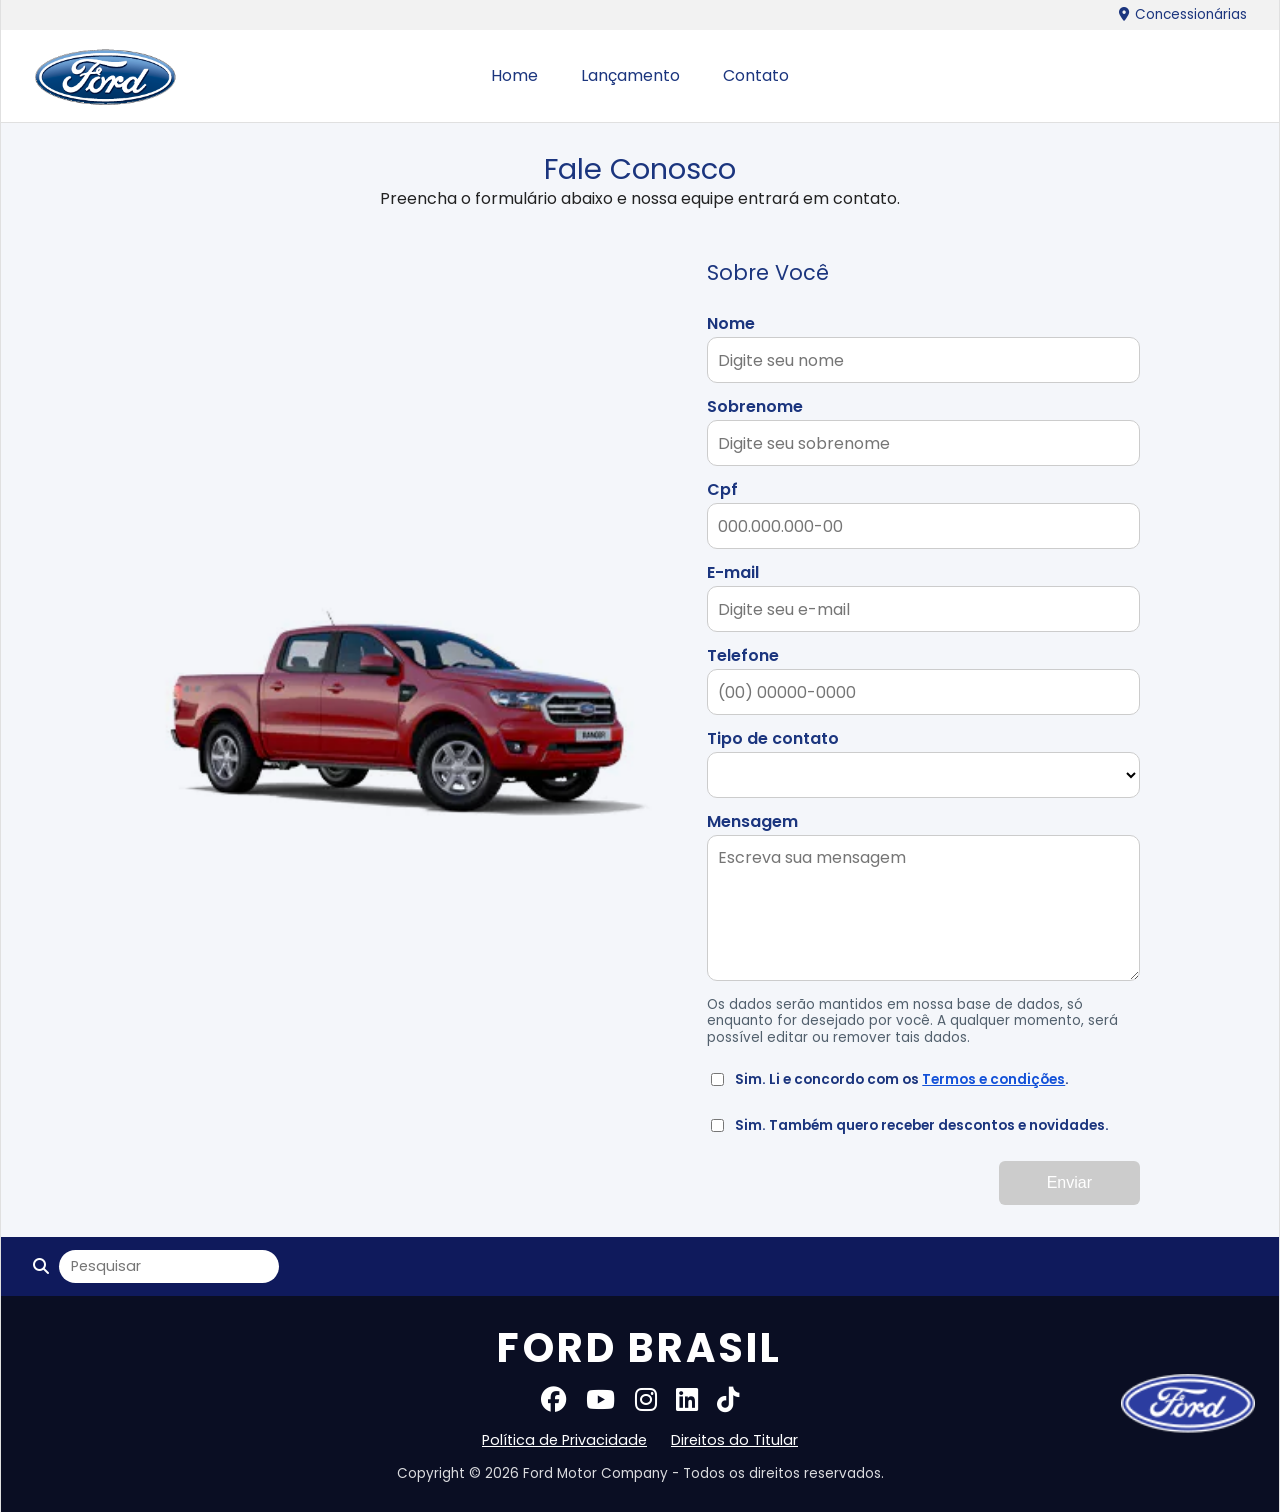
==== commit 25a6465f: "Implementando mudanças no codigo para o desefio JavaScript" ====
--- a/contato.html
+++ b/contato.html
@@ -17,7 +17,7 @@
 
   <div class="pagina-wrapper">
 
-  <!-- Faixa cinza fina acima do header -->
+  <!-- faixa cinza fina acima do header -->
   <div class="faixa-superior">
     <a href="#" class="link-concessionarias">
       <i class="fa-solid fa-location-dot"></i> Concessionárias
@@ -36,7 +36,7 @@
   </header>
 
   <main>
-    <!-- Formulario -->
+    <!-- formulario -->
     <section class="secao-contato">
       <h1>Fale Conosco</h1>
       <p>Preencha o formulário abaixo e nossa equipe entrará em contato.</p>
@@ -56,7 +56,7 @@
             <input type="text" id="sobrenome" name="sobrenome" placeholder="Digite seu sobrenome" required>
 
             <label for="cpf">Cpf</label>
-            <input type="text" id="cpf" name="cpf" placeholder="000.000.000-00" required oninput="this.value = this.value.replace(/[^0-9]/g, '')">
+            <input type="text" id="cpf" name="cpf" placeholder="000.000.000-00" required oninput="this.value = this.value.replace(/[^0-9-]/g, '')">
 
             <label for="email">E-mail</label>
             <input type="email" id="email" name="email" placeholder="Digite seu e-mail" required>
@@ -74,8 +74,20 @@
 
             <label for="mensagem">Mensagem</label>
             <textarea id="mensagem" name="mensagem" rows="5" placeholder="Escreva sua mensagem"></textarea>
+            <p class="lgpd-aviso">Os dados serão mantidos em nossa base de dados, só enquanto for desejado por você. A qualquer momento, será possível editar ou remover tais dados.
+            </p>
 
-            <button type="submit" class="btn-enviar">Enviar</button>
+            <div class="lgpd-checkbox-linha">
+              <input type="checkbox" id="aceite-termos" name="aceite-termos" onchange="VerificarConsentimento()">
+              <label for="aceite-termos">Sim. Li e concordo com os <a href="https://www.ford.com.br/politica-de-privacidade/" target="_blank" rel="noopener noreferrer" class="link-termos">Termos e condições</a>.</label>
+            </div>
+
+            <div class="lgpd-checkbox-linha">
+              <input type="checkbox" id="aceite-novidades" name="aceite-novidades">
+              <label for="aceite-novidades">Sim. Também quero receber descontos e novidades.</label>
+            </div>
+
+            <button type="submit" class="btn-enviar" id="btn-enviar" disabled>Enviar</button>
           </form>
         </div>
       </div>
--- a/anexo_desafio_htmlcss/css/style.css
+++ b/anexo_desafio_htmlcss/css/style.css
@@ -162,14 +162,48 @@
   text-decoration: none;
 }
 
-/* contorno de foco customizado, só aparece navegando pelo teclado (Tab) */
+.carousel-wrapper {
+  position: relative;
+  width: 100%;
+}
+
+.carousel-seta {
+  position: absolute;
+  top: 50%;
+  transform: translateY(-50%); /* Move um elemento verticalmente sem afetar sua posicao horizontal */
+  background-color: rgba(255, 255, 255, 0.5);
+  color: #1b357e;
+  border: none;
+  width: 44px;
+  height: 44px; /* forma um círculo com o border-radius */
+  border-radius: 50%; /* transformando o quadrado em volta do circulo, para um circulo  */
+  font-size: 1.3rem; /* tamanho do símbolo ❮/❯ dos botoes */
+  cursor: pointer; /* muda o cursor do mouse pra maozinha quando passar por cima */
+  z-index: 10; /* controla qual elemento fica por cima de qual, quando eles se sobrepoem - Botao fica por cima da img*/
+  transition: background-color 0.3s ease, transform 0.2s ease;
+}
+
+.carousel-seta:hover {
+  background-color: #fff;
+  transform: translateY(-50%) scale(1.1);
+}
+
+.carousel-seta-esquerda {
+  left: 1rem; /* cola o botao a 1rem da borda esquerda do carrossel */
+}
+
+.carousel-seta-direita {
+  right: 1rem; /* cola o botao a 1rem da borda direita do carrossel */
+}
+
+/* contorno de foco customizado */
 .link-imagem-produto:focus {
   outline: 2px solid #1351d8;
   outline-offset: 4px;
 }
 
 .imagem-produto {
-  /* ocupa 100% do container - .destaque-conteudo que controla a largura */
+  /* ocupa 100% do container */
   width: 100%;
   height: auto;
   border-radius: 8px;
@@ -569,6 +603,37 @@
   display: block;
 }
 
+.lgpd-aviso {
+  font-size: 0.85rem;
+  color: #52606d;
+  margin-top: 1rem;
+  line-height: 1.2;
+}
+
+.lgpd-checkbox-linha {
+  display: flex;
+  align-items: flex-start;
+  gap: 0.5rem;
+  margin-top: 0.7rem;
+  font-size: 0.85rem;
+}
+
+.lgpd-checkbox-linha input[type="checkbox"] {
+  margin-top: 1rem;
+  accent-color:#1351d8;
+  cursor: pointer;
+}
+
+.link-termos {
+  color: #1351d8;
+  text-decoration: underline;
+}
+
+.btn-enviar:disabled {
+  background-color: #ccc;
+  cursor: not-allowed;
+}
+
 /* Sessão da responsividade (celular, tablet e notebook) */
 
 /* Telas pequenas */
